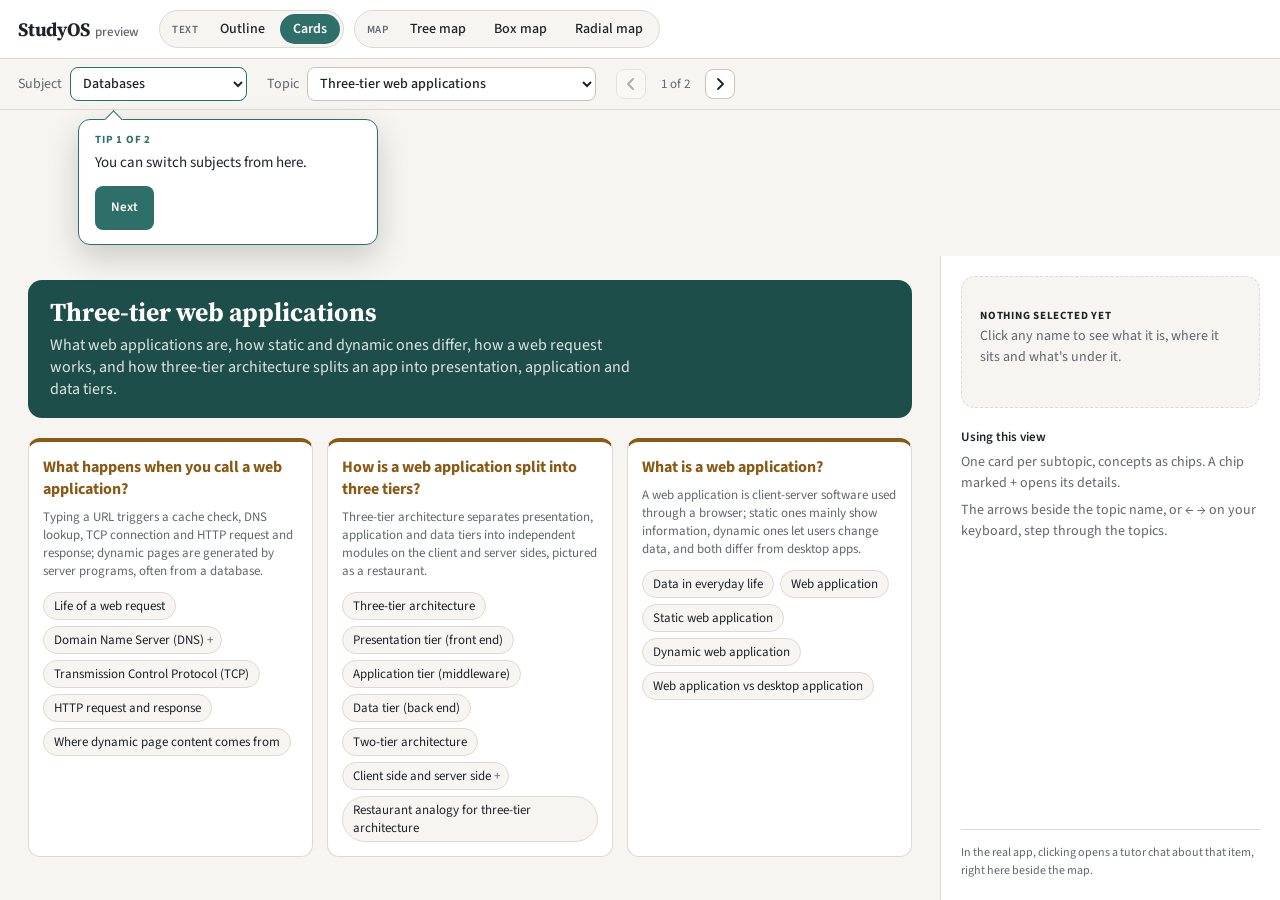
==== cards.html @ 16759dec "Phones: compact header, icon map toolbar with full screen, smoother Tree map dragging" ====
<!doctype html>
<html lang="en">
<head>
<meta charset="utf-8">
<meta name="viewport" content="width=device-width, initial-scale=1">
<link rel="icon" href="data:image/svg+xml,%3Csvg xmlns=%27http://www.w3.org/2000/svg%27 viewBox=%270 0 16 16%27%3E%3Crect width=%2716%27 height=%2716%27 rx=%274%27 fill=%27%232f6f6a%27/%3E%3C/svg%3E">
<title>Card map</title>
<link rel="stylesheet" href="common.css?v=202610270013">
<style>
  .map { padding: 24px 28px 60px; }
  .topic { border-radius: 14px; background: var(--topic); color: var(--topic-ink); padding: 18px 22px; margin-bottom: 20px; cursor: pointer; }
  @media (prefers-color-scheme: dark) { .topic { color: #10201f; } }
  .topic h1 { margin: 0 0 6px; font-family: var(--display); font-size: 26px; line-height: 1.15; }
  .topic p { margin: 0; opacity: 0.85; max-width: 75ch; }
  .grid { display: grid; grid-template-columns: repeat(auto-fill, minmax(min(250px, 100%), 1fr)); gap: 14px; }
  .card { background: var(--panel); border: 1px solid var(--line); border-top: 4px solid var(--sub); border-radius: 12px; padding: 14px; display: flex; flex-direction: column; gap: 8px; }
  .card h2 { margin: 0; font-size: 16px; color: var(--sub); cursor: pointer; }
  .card .line { margin: 0; color: var(--muted); font-size: 13px; }
  .chips { display: flex; flex-wrap: wrap; gap: 6px; margin-top: 4px; }
  .chip { border: 1px solid var(--line); background: var(--bg); border-radius: 999px; padding: 4px 10px; font-size: 13px; cursor: pointer; color: var(--ink); font: inherit; font-size: 13px; text-align: left; }
  .chip:hover { border-color: var(--accent); }
  .chip.has { padding-right: 8px; }
  .chip.has::after { content: " +" ; color: var(--muted); }
  .chip.open { background: var(--accent-soft); border-color: var(--accent); }
  .chip.open::after { content: " −"; }
  .details { display: none; width: 100%; border-left: 2px solid var(--detail); padding: 4px 0 4px 10px; margin: 2px 0 4px; }
  .details.show { display: block; }
  .details button { display: block; background: none; border: 0; color: var(--detail); font: inherit; font-size: 13px; padding: 2px 0; cursor: pointer; text-align: left; }
</style>
</head>
<body>
<div class="layout">
  <main class="map" id="map"></main>
  <aside class="chat"></aside>
</div>
<script src="data.js?v=202610270013"></script>
<script src="common.js?v=202610270013"></script>
<script>
  MapPage.header("Cards");
  const t = MapPage.topic();
  const map = document.getElementById("map");
  const head = document.createElement("div");
  head.className = "topic";
  head.innerHTML = '<h1><button class="node-title"></button></h1><p></p>';
  head.querySelector("h1 button").textContent = t.name;
  head.querySelector("p").textContent = t.line || "";
  head.onclick = () => MapPage.ask(t);
  map.append(head);
  const grid = document.createElement("div");
  grid.className = "grid";
  for (const s of t.children) {
    const card = document.createElement("section");
    card.className = "card";
    const h = document.createElement("h2");
    const title = document.createElement("button");
    title.className = "node-title";
    title.textContent = s.name;
    h.append(title);
    h.onclick = () => MapPage.ask(s);
    card.append(h);
    if (s.line) {
      const p = document.createElement("p");
      p.className = "line";
      p.textContent = s.line;
      card.append(p);
    }
    const chips = document.createElement("div");
    chips.className = "chips";
    for (const c of s.children) {
      const chip = document.createElement("button");
      chip.className = "chip" + (c.children.length ? " has" : "");
      chip.textContent = c.name;
      chips.append(chip);
      let box = null;
      if (c.children.length) {
        box = document.createElement("div");
        box.className = "details";
        box.id = "details-" + c.id;
        chip.setAttribute("aria-controls", box.id);
        chip.setAttribute("aria-expanded", "false");
        for (const d of c.children) {
          const b = document.createElement("button");
          b.textContent = "· " + d.name;
          b.onclick = () => MapPage.ask(d);
          box.append(b);
        }
        chips.append(box);
      }
      chip.onclick = (e) => {
        if (box) {
          chip.classList.toggle("open");
          box.classList.toggle("show");
          chip.setAttribute("aria-expanded", String(chip.classList.contains("open")));
        }
        MapPage.ask(c);
      };
    }
    card.append(chips);
    grid.append(card);
  }
  map.append(grid);
</script>
</body>
</html>
---- common.css ----
@import url("https://fonts.googleapis.com/css2?family=Source+Sans+3:wght@400;500;600;700&family=Source+Serif+4:opsz,wght@8..60,600;8..60,700&display=swap");

:root {
  --bg: #f6f5f1;
  --panel: #ffffff;
  --ink: #1f2328;
  --muted: #62676e;
  --line: #dedad2;
  --line-strong: #c9c4b9;
  --accent: #2f6f6a;
  --accent-ink: #ffffff;
  --accent-soft: #e3efed;
  --topic: #1d4e4a;
  --topic-ink: #ffffff;
  --sub: #8a5a14;
  --sub-soft: #f6ecd9;
  --detail: #5b4f8a;
  --shadow: 0 1px 2px rgba(31, 35, 40, 0.05), 0 8px 24px rgba(31, 35, 40, 0.06);
  --radius: 14px;
  --ui: "Source Sans 3", system-ui, -apple-system, "Segoe UI", sans-serif;
  --display: "Source Serif 4", Georgia, "Times New Roman", serif;
  font-family: var(--ui);
  color-scheme: light;
}
@media (prefers-color-scheme: dark) {
  :root {
    --bg: #16181b;
    --panel: #1f2226;
    --ink: #e9e7e2;
    --muted: #a0a5ab;
    --line: #33383f;
    --line-strong: #474d55;
    --accent: #7cc4bb;
    --accent-ink: #0f1f1d;
    --accent-soft: #1f3533;
    --topic: #8fd0c8;
    --topic-ink: #10201f;
    --sub: #e0b46a;
    --sub-soft: #3a3020;
    --detail: #b9adec;
    --shadow: 0 1px 2px rgba(0, 0, 0, 0.3), 0 8px 24px rgba(0, 0, 0, 0.25);
    color-scheme: dark;
  }
}
* { box-sizing: border-box; }
body { margin: 0; background: var(--bg); color: var(--ink); height: 100vh; height: 100dvh; display: flex; flex-direction: column; -webkit-font-smoothing: antialiased; }
::selection { background: var(--accent-soft); color: var(--ink); }
:focus-visible { outline: 2px solid var(--accent); outline-offset: 2px; border-radius: 6px; }
* { scrollbar-width: thin; scrollbar-color: var(--line-strong) transparent; }
button { font: inherit; color: inherit; }

/* Icons and small controls */
.icon svg, .twist svg { width: 16px; height: 16px; fill: none; stroke: currentColor; stroke-width: 1.8; stroke-linecap: round; stroke-linejoin: round; }
.tools { position: absolute; top: 12px; left: 12px; display: flex; gap: 2px; z-index: 2; background: var(--panel); border-radius: 10px; padding: 4px; box-shadow: var(--shadow); }
.tools button { font-size: 13px; font-weight: 500; padding: 5px 10px; border-radius: 7px; border: 0; background: none; color: var(--ink); cursor: pointer; transition: background-color 0.15s; }
.tools button:hover { background: var(--accent-soft); }
.tools button:active { background: var(--line); }

/* Header */
.bar { border-bottom: 1px solid var(--line); background: var(--panel); font-size: 14px; position: relative; z-index: 3; }
.bar .row1, .bar .row2 { display: flex; gap: 10px 20px; align-items: center; flex-wrap: wrap; padding: 10px 18px; }
.bar .row2 { border-top: 1px solid var(--line); padding-top: 8px; padding-bottom: 8px; background: var(--bg); }
.brand { font-family: var(--display); font-weight: 700; font-size: 19px; color: var(--ink); text-decoration: none; letter-spacing: -0.01em; }
.brand span { font-family: var(--ui); font-weight: 500; font-size: 13px; color: var(--muted); margin-left: 2px; }
.brand:hover span { color: var(--accent); }
.tabs { display: flex; gap: 10px; flex-wrap: wrap; }
.group { display: inline-flex; align-items: center; gap: 2px; background: var(--bg); border: 1px solid var(--line); border-radius: 999px; padding: 3px; }
.glabel { font-size: 11px; font-weight: 600; text-transform: uppercase; letter-spacing: 0.06em; color: var(--muted); padding: 0 6px 0 9px; }
.tab { text-decoration: none; color: var(--ink); padding: 5px 13px; border-radius: 999px; white-space: nowrap; font-weight: 500; transition: background-color 0.15s, color 0.15s; }
.tab:hover { background: var(--accent-soft); }
.tab.on { background: var(--accent); color: var(--accent-ink); font-weight: 600; }
.tab .short { display: none; }
.pick { color: var(--muted); display: inline-flex; gap: 8px; align-items: center; min-width: 0; }
.pick select { font: inherit; font-weight: 500; color: var(--ink); background: var(--panel); border: 1px solid var(--line-strong); border-radius: 8px; padding: 5px 8px; max-width: 320px; min-width: 0; cursor: pointer; }
.pick select:hover { border-color: var(--accent); }
.step { display: inline-flex; gap: 6px; align-items: center; color: var(--muted); font-variant-numeric: tabular-nums; }
.step .count { min-width: 3.6em; text-align: center; font-size: 13px; }
button.icon { display: inline-grid; place-items: center; width: 30px; height: 30px; border-radius: 8px; border: 1px solid var(--line-strong); background: var(--panel); color: var(--ink); cursor: pointer; padding: 0; transition: background-color 0.15s, border-color 0.15s; }
button.icon:hover:not(:disabled) { border-color: var(--accent); background: var(--accent-soft); }
button.icon:disabled { opacity: 0.35; cursor: default; }

/* Body */
.layout { flex: 1; display: grid; grid-template-columns: minmax(0, 1fr) 340px; min-height: 0; }
.map { overflow: auto; min-width: 0; position: relative; }
.panel { border-left: 1px solid var(--line); background: var(--panel); padding: 20px; display: flex; flex-direction: column; gap: 20px; font-size: 14px; overflow: auto; }
#status { flex: none; position: relative; background: var(--bg); border: 1px solid var(--line); border-radius: var(--radius); padding: 16px 18px; min-height: 132px; }
#status p { margin: 0 0 8px; line-height: 1.5; }
#status h2 { margin: 2px 0 8px; font-family: var(--display); font-size: 21px; line-height: 1.2; text-wrap: balance; padding-right: 20px; }
#status.empty { color: var(--muted); border-style: dashed; display: flex; flex-direction: column; justify-content: center; }
#status.empty .kind { color: var(--ink); }
#status .kind { font-size: 11px; text-transform: uppercase; letter-spacing: 0.07em; font-weight: 700; color: var(--muted); margin-bottom: 2px; }
#status .k-topic { color: var(--topic); }
#status .k-subtopic { color: var(--sub); }
#status .k-concept { color: var(--accent); }
#status .k-detail { color: var(--detail); }
#status .path { display: flex; flex-wrap: wrap; gap: 2px 6px; font-size: 12px; color: var(--muted); margin-bottom: 10px; }
#status .path button { background: none; border: 0; padding: 0; color: var(--muted); cursor: pointer; text-align: left; text-decoration: underline; text-decoration-color: var(--line-strong); text-underline-offset: 3px; }
#status .path button:hover { color: var(--accent); text-decoration-color: currentColor; }
#status .line { color: var(--ink); }
#status .inside { font-size: 12px; font-weight: 600; color: var(--muted); margin: 14px 0 6px; }
#status .kids { list-style: none; margin: 0; padding: 0; display: flex; flex-wrap: wrap; gap: 6px; }
#status .kids button { background: var(--panel); border: 1px solid var(--line); border-radius: 999px; padding: 3px 10px; font-size: 13px; cursor: pointer; text-align: left; }
#status .kids button:hover { border-color: var(--accent); background: var(--accent-soft); }
#status .close { position: absolute; top: 10px; right: 10px; width: 28px; height: 28px; border: 0; background: none; display: none; }
#status.flash { animation: flash 0.7s cubic-bezier(0.16, 1, 0.3, 1); }
@keyframes flash { from { box-shadow: 0 0 0 4px var(--accent-soft); border-color: var(--accent); } to { box-shadow: 0 0 0 4px transparent; } }
#status h2:focus { outline: none; }
#status .soon { margin: 4px 0 4px; padding: 12px 14px; border-radius: 10px; background: var(--accent-soft); }
#status .soon p { margin: 0; color: var(--ink); }
#status .soon .soon-h { font-size: 11px; text-transform: uppercase; letter-spacing: 0.07em; font-weight: 700; color: var(--accent); margin-bottom: 4px; }
#status .ask-tutor { display: flex; align-items: center; gap: 10px; flex-wrap: wrap; margin: 16px 0 0; }
#status .fake-btn { display: inline-flex; align-items: center; padding: 7px 14px; border-radius: 8px; border: 1px dashed var(--accent); color: var(--accent); font-weight: 600; font-size: 13px; cursor: default; }
#status .soon-note { font-size: 12px; color: var(--muted); }
.panel.has-selection .howto, .panel.has-selection .aside { display: none; }
.howto h3 { margin: 0 0 6px; font-size: 13px; font-weight: 600; }
.howto p { margin: 0 0 6px; color: var(--muted); line-height: 1.5; }
.panel .aside { margin: auto 0 0; font-size: 12px; line-height: 1.5; color: var(--muted); border-top: 1px solid var(--line); padding-top: 14px; }

@media (prefers-reduced-motion: reduce) { * { animation: none !important; transition: none !important; } }

@media (max-width: 860px) {
  .layout { grid-template-columns: 1fr; }
  .bar .row1, .bar .row2 { padding: 8px 12px; gap: 8px 10px; }
  .tabs { gap: 6px; }
  .glabel { display: none; }
  .tab { padding: 5px 11px; }
  .tab .long { display: none; }
  .tab .short { display: inline; }
  .pick > span { position: absolute; width: 1px; height: 1px; overflow: hidden; clip: rect(0 0 0 0); }
  .pick { flex: 1 1 140px; }
  .pick select { max-width: none; width: 100%; }
  .step .count { display: none; }
  .panel { position: fixed; left: 10px; right: 10px; bottom: 10px; max-height: 46vh; border: 1px solid var(--line); border-radius: 16px; box-shadow: 0 12px 40px rgba(0, 0, 0, 0.22); padding: 10px; z-index: 5; display: none; }
  .panel .howto, .panel .aside { display: none; }
  #status { border: 0; min-height: 0; }
  #status .close { display: grid; }
  body.picked .panel { display: flex; animation: rise 0.35s cubic-bezier(0.16, 1, 0.3, 1); }
  @keyframes rise { from { transform: translateY(16px); opacity: 0; } }
}
@media (max-width: 520px) {
  .brand span { display: none; }
}

/* Keep existing controls readable and reachable at narrow sizes and with long labels. */
.bar { flex-shrink: 0; }
.map, .panel { min-height: 0; }
#status, .panel .kids button { overflow-wrap: anywhere; }
.panel .kids button { max-width: 100%; }
[role="button"] { cursor: pointer; }
@media (pointer: coarse) {
  .tools button, .tab, .pick select, button.icon, #status .close { min-height: 44px; }
  button.icon, #status .close { min-width: 44px; }
  #status .path button, #status .kids button { min-height: 44px; }
}
@media (max-width: 860px) {
  .panel { max-height: 46dvh; padding-bottom: max(10px, env(safe-area-inset-bottom)); }
}

.tools .zoom { display: inline-grid; place-items: center; min-width: 30px; }
.tools .zoom svg { width: 16px; height: 16px; fill: none; stroke: currentColor; stroke-width: 1.8; stroke-linecap: round; }

.node-title { font: inherit; line-height: inherit; color: inherit; background: none; border: 0; padding: 0; text-align: inherit; cursor: pointer; }
/* WebKit can count the native select's hidden text as label overflow on phones. */
@media (max-width: 860px) {
  .pick { overflow: clip; overflow-clip-margin: 4px; }
}

/* First-visit hint pointing at the subject picker, then the topic picker */
.coach { position: absolute; top: calc(100% + 10px); left: 18px; z-index: 6; width: min(300px, calc(100vw - 24px)); background: var(--panel); border: 1px solid var(--accent); border-radius: 12px; padding: 12px 16px 14px; box-shadow: 0 12px 32px rgba(0, 0, 0, 0.18); font-size: 15px; line-height: 1.45; transition: left 0.45s cubic-bezier(0.16, 1, 0.3, 1); animation: coach-in 0.5s cubic-bezier(0.16, 1, 0.3, 1) 0.5s both; }
.coach::before { content: ""; position: absolute; top: -7px; left: var(--arrow, 28px); width: 12px; height: 12px; background: var(--panel); border-left: 1px solid var(--accent); border-top: 1px solid var(--accent); transform: rotate(45deg); transition: left 0.45s cubic-bezier(0.16, 1, 0.3, 1); }
.coach p { margin: 0 0 12px; color: var(--ink); }
.coach .coach-step { font-size: 11px; text-transform: uppercase; letter-spacing: 0.07em; font-weight: 700; color: var(--accent); margin-bottom: 4px; }
.coach-ok { background: var(--accent); color: var(--accent-ink); border: 0; border-radius: 8px; padding: 6px 16px; font-weight: 600; font-size: 13px; cursor: pointer; }
.coach-ok:hover { filter: brightness(1.08); }
.coach.leaving { animation: coach-out 0.25s ease-in forwards; }
.coach-target:not(:disabled) { border-color: var(--accent) !important; animation: coach-glow 1.6s ease-out 0.4s 3; }
@keyframes coach-in { from { opacity: 0; transform: translateY(-8px); } }
@keyframes coach-out { to { opacity: 0; transform: translateY(-6px); } }
@keyframes coach-glow { 0% { box-shadow: 0 0 0 0 var(--accent); } 70%, 100% { box-shadow: 0 0 0 7px transparent; } }

/* Reserve space so the temporary hint never blocks the map's toolbar. */
.bar.coaching { margin-bottom: calc(var(--coach-height, 160px) + 20px); }
.coach-ok { min-width: 44px; min-height: 44px; }
@media (prefers-reduced-motion: reduce) {
  .coach, .coach::before, .coach-target { animation: none !important; transition: none !important; }
}

/* Fire accents for The Book of Five Rings (front-page row and the subject picker) */
.flame { width: 20px; height: 26px; flex: none; transform-origin: 50% 100%; animation: flicker 1.6s ease-in-out infinite; }
.flame .outer { fill: #f0702a; }
.flame .inner { fill: #ffd25a; animation: flicker-in 1.1s ease-in-out infinite; transform-origin: 50% 100%; }
@keyframes flicker { 0%, 100% { transform: scale(1, 1) skewX(0deg); } 25% { transform: scale(0.96, 1.06) skewX(-2deg); } 50% { transform: scale(1.03, 0.97) skewX(1.5deg); } 75% { transform: scale(0.98, 1.04) skewX(-1deg); } }
@keyframes flicker-in { 0%, 100% { transform: scale(1); opacity: 1; } 40% { transform: scale(0.9, 1.12); opacity: 0.85; } 70% { transform: scale(1.05, 0.94); opacity: 1; } }
.pick select option { color: var(--ink); background: var(--panel); font-weight: 400; }
.pick.fire select { --c1: #9a7847; --c2: #2f7f8a; --c3: #c4541a; --c4: #66707a; --c5: #4b3f9e; font-weight: 600; animation: elements 10s ease-in-out infinite; }
@media (prefers-color-scheme: dark) { .pick.fire select { --c1: #d9a35c; --c2: #4cc3d4; --c3: #ff8a2a; --c4: #c9d3de; --c5: #9d8fff; } }
@keyframes elements {
  0%, 100% { color: var(--c1); border-color: var(--c1); box-shadow: 0 0 0 3px color-mix(in srgb, var(--c1) 22%, transparent), 0 0 14px color-mix(in srgb, var(--c1) 40%, transparent); }
  20% { color: var(--c2); border-color: var(--c2); box-shadow: 0 0 0 3px color-mix(in srgb, var(--c2) 22%, transparent), 0 0 14px color-mix(in srgb, var(--c2) 40%, transparent); }
  40% { color: var(--c3); border-color: var(--c3); box-shadow: 0 0 0 3px color-mix(in srgb, var(--c3) 22%, transparent), 0 0 14px color-mix(in srgb, var(--c3) 40%, transparent); }
  60% { color: var(--c4); border-color: var(--c4); box-shadow: 0 0 0 3px color-mix(in srgb, var(--c4) 22%, transparent), 0 0 14px color-mix(in srgb, var(--c4) 40%, transparent); }
  80% { color: var(--c5); border-color: var(--c5); box-shadow: 0 0 0 3px color-mix(in srgb, var(--c5) 22%, transparent), 0 0 14px color-mix(in srgb, var(--c5) 40%, transparent); }
}
@media (prefers-reduced-motion: reduce) { .flame, .flame .inner, .pick.fire select { animation: none !important; color: var(--ink); } }

/* Five Rings emblem: chapter order Earth, Water, Fire, Wind, Void. Each element glows in its own colour and rhythm. */
.ring { --earth: #9a7847; --water: #428c98; --wind: #8e98a3; --fire: #f07426; --fire-tip: #ffba52; --void: #252338;
  --earth-glow: #d9a35c; --water-glow: #4cc3d4; --wind-glow: #c9d3de; --fire-glow: #ff8a2a; --void-glow: #8b7bff;
  width: 24px; height: 24px; flex: none; overflow: visible; }
@media (prefers-color-scheme: dark) { .ring { --wind: #b2b9c1; --void: #4a4373; } }
.ring .el-earth { fill: var(--earth); } .ring .el-water { fill: var(--water); } .ring .el-wind { fill: var(--wind); }
.ring .el-void { fill: var(--void); } .ring .el-fire { fill: var(--fire); } .ring .fire-core { fill: var(--fire-tip); }
.ring .glow-earth { fill: var(--earth-glow); } .ring .glow-water { fill: var(--water-glow); } .ring .glow-wind { fill: var(--wind-glow); }
.ring .glow-fire { fill: var(--fire-glow); } .ring .glow-void { fill: var(--void-glow); }
.ring .glow, .ring .glow-wrap, .ring .fire-core { transform-box: view-box; transform-origin: 50px 50px; }
/* Modes, all at once: Earth rumbles slowly, Water flows, Wind sways quickly, Fire flickers, Void breathes. */
.ring .glow-earth { animation: g-earth 5s ease-in-out infinite; }
.ring .glow-water { animation: g-water 3.2s ease-in-out infinite; }
.ring .glow-wind { animation: g-wind 1.9s ease-in-out infinite; }
.ring .glow-fire { animation: g-fire 1.3s ease-in-out infinite; }
.ring .glow-void { animation: g-void 4.4s ease-in-out infinite; }
.ring .fire-core { animation: core 1.6s ease-in-out infinite; }
@keyframes g-earth { 0%, 100% { opacity: 0.25; } 50% { opacity: 0.6; } }
@keyframes g-water { 0%, 100% { opacity: 0.3; transform: rotate(-3deg); } 50% { opacity: 0.75; transform: rotate(3deg); } }
@keyframes g-wind { 0%, 100% { opacity: 0.2; transform: rotate(4deg); } 50% { opacity: 0.6; transform: rotate(-4deg); } }
@keyframes g-fire { 0%, 100% { opacity: 0.5; } 30% { opacity: 0.9; } 55% { opacity: 0.4; } 80% { opacity: 0.85; } }
@keyframes g-void { 0%, 100% { opacity: 0.2; transform: scale(0.98); } 50% { opacity: 0.85; transform: scale(1.04); } }
@keyframes core { 0%, 100% { transform: rotate(0deg) scale(1); opacity: 1; } 35% { transform: rotate(-2.5deg) scale(1.02); opacity: 0.75; } 70% { transform: rotate(2deg) scale(0.99); opacity: 1; } }
/* Front page: the chapters also swell in turn, each in its own colour. */
.ring-full .glow-wrap { animation: chapter 10s ease-in-out infinite; }
.ring-full .gw-water { animation-delay: 2s; } .ring-full .gw-fire { animation-delay: 4s; } .ring-full .gw-wind { animation-delay: 6s; } .ring-full .gw-void { animation-delay: 8s; }
@keyframes chapter { 0%, 22%, 100% { transform: scale(1); filter: none; } 9% { transform: scale(1.06); filter: brightness(1.5); } }
.pick .ring { width: 22px; height: 22px; }
@media (prefers-reduced-motion: reduce) { .ring .glow, .ring .glow-wrap, .ring .fire-core { animation: none !important; } .ring .glow { opacity: 0.35; } }

/* Customisable subject menu where supported (newer Chrome): a styled list with the Five Rings ring and colours. */
@supports (appearance: base-select) {
  #pick-subject, #pick-subject::picker(select) { appearance: base-select; }
  #pick-subject { display: inline-flex; align-items: center; gap: 6px; padding: 5px 10px; }
  #pick-subject::picker(select) { background: var(--panel); color: var(--ink); border: 1px solid var(--line-strong); border-radius: 12px; padding: 6px; margin-top: 4px; box-shadow: var(--shadow); }
  #pick-subject option { display: flex; align-items: center; gap: 10px; padding: 9px 12px; border-radius: 8px; color: var(--ink); background: none; font-weight: 500; }
  #pick-subject option:hover, #pick-subject option:focus-visible { background: var(--accent-soft); outline: none; }
  #pick-subject option::checkmark { display: none; }
  #pick-subject option[hidden] { display: none; }
  #pick-subject::picker-icon { content: ""; width: 12px; height: 12px; margin-left: 4px; background: currentColor; transition: transform 0.2s;
    mask: url("data:image/svg+xml,%3Csvg xmlns='http://www.w3.org/2000/svg' viewBox='0 0 16 16'%3E%3Cpath d='m4 6 4 4 4-4' fill='none' stroke='black' stroke-width='2' stroke-linecap='round' stroke-linejoin='round'/%3E%3C/svg%3E") center / contain no-repeat; }
  #pick-subject:open::picker-icon { transform: rotate(180deg); }
  #pick-subject option.five .ring { width: 22px; height: 22px; }
  #pick-subject option.five .five-label { --c1: #9a7847; --c2: #2f7f8a; --c3: #c4541a; --c4: #66707a; --c5: #4b3f9e; font-weight: 600; animation: five-name 10s ease-in-out infinite; }
  @media (prefers-color-scheme: dark) { #pick-subject option.five .five-label { --c1: #d9a35c; --c2: #4cc3d4; --c3: #ff8a2a; --c4: #c9d3de; --c5: #9d8fff; } }
  @keyframes five-name { 0%, 100% { color: var(--c1); } 20% { color: var(--c2); } 40% { color: var(--c3); } 60% { color: var(--c4); } 80% { color: var(--c5); } }
  /* The closed menu already has the ring beside it, so it shows only the name. */
  #pick-subject selectedcontent .ring, #pick-subject > button .ring { display: none; }
  @media (prefers-reduced-motion: reduce) { #pick-subject option.five .five-label { animation: none; color: var(--ink); } }
}

/* Map toolbar: icon buttons (full screen, recenter, zoom) */
.tools .tool, .tools button.zoom { display: inline-grid; place-items: center; width: 36px; height: 36px; padding: 0; }
.tools .tool svg, .tools button.zoom svg { width: 18px; height: 18px; fill: none; stroke: currentColor; stroke-width: 1.6; stroke-linecap: round; stroke-linejoin: round; }
/* Full-screen map: header and side panel step aside; the selected-item panel floats over the map. */
body.full-map .bar { display: none; }
body.full-map .layout { grid-template-columns: 1fr; }
body.full-map .panel { position: fixed; right: 12px; bottom: 12px; left: auto; width: min(360px, calc(100vw - 24px)); max-height: 46vh; border: 1px solid var(--line); border-radius: 16px; box-shadow: 0 12px 40px rgba(0, 0, 0, 0.25); z-index: 5; display: none; }
body.full-map.picked .panel { display: flex; }
body.full-map .panel .howto, body.full-map .panel .aside { display: none; }
body.full-map #status .close { display: grid; }

/* Phones: one compact header row for views, one for subject/topic/arrows */
@media (max-width: 860px) {
  .bar .row1 { flex-wrap: nowrap; gap: 10px; overflow-x: auto; scrollbar-width: none; padding: 6px 10px; }
  .bar .row1::-webkit-scrollbar { display: none; }
  .brand { font-size: 16px; flex: none; }
  .tabs { flex-wrap: nowrap; width: auto; }
  .group { flex: none; }
  .tab { padding: 4px 10px; font-size: 13px; }
  .bar .row2 { flex-wrap: nowrap; gap: 6px; padding: 6px 10px; }
  .pick { flex: 1 1 0; min-width: 0; gap: 0; }
  .pick .ring { display: none; }
  .pick select, #pick-subject { width: 100%; min-width: 0; white-space: nowrap; overflow: hidden; text-overflow: ellipsis; font-size: 14px; padding: 6px 8px; }
  .step { gap: 4px; flex: none; }
  .step button.icon { width: 36px; height: 36px; }
  .tools { top: 8px; left: 8px; }
  #mm, #jm { inset: 52px 0 0 0 !important; }
}
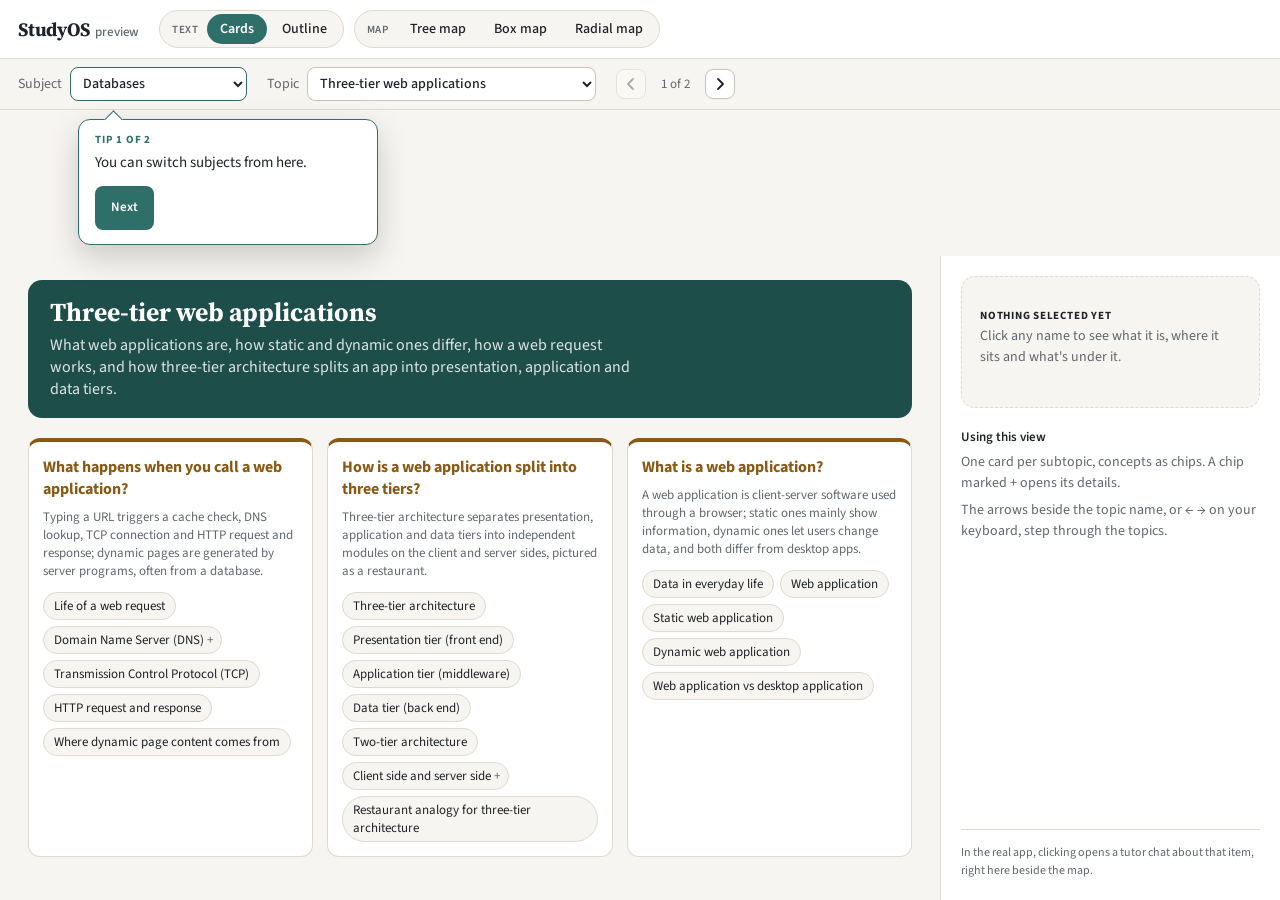
==== commit f0f8b813: "Glowing step 2; subject titles open the outline; Cards before Outline" ====
--- a/cards.html
+++ b/cards.html
@@ -5,7 +5,7 @@
 <meta name="viewport" content="width=device-width, initial-scale=1">
 <link rel="icon" href="data:image/svg+xml,%3Csvg xmlns=%27http://www.w3.org/2000/svg%27 viewBox=%270 0 16 16%27%3E%3Crect width=%2716%27 height=%2716%27 rx=%274%27 fill=%27%232f6f6a%27/%3E%3C/svg%3E">
 <title>Card map</title>
-<link rel="stylesheet" href="common.css?v=202610270013">
+<link rel="stylesheet" href="common.css?v=202610270027">
 <style>
   .map { padding: 24px 28px 60px; }
   .topic { border-radius: 14px; background: var(--topic); color: var(--topic-ink); padding: 18px 22px; margin-bottom: 20px; cursor: pointer; }
@@ -33,8 +33,8 @@
   <main class="map" id="map"></main>
   <aside class="chat"></aside>
 </div>
-<script src="data.js?v=202610270013"></script>
-<script src="common.js?v=202610270013"></script>
+<script src="data.js?v=202610270027"></script>
+<script src="common.js?v=202610270027"></script>
 <script>
   MapPage.header("Cards");
   const t = MapPage.topic();
--- a/common.css
+++ b/common.css
@@ -246,6 +246,8 @@
     mask: url("data:image/svg+xml,%3Csvg xmlns='http://www.w3.org/2000/svg' viewBox='0 0 16 16'%3E%3Cpath d='m4 6 4 4 4-4' fill='none' stroke='black' stroke-width='2' stroke-linecap='round' stroke-linejoin='round'/%3E%3C/svg%3E") center / contain no-repeat; }
   #pick-subject:open::picker-icon { transform: rotate(180deg); }
   #pick-subject option.five .ring { width: 22px; height: 22px; }
+  #pick-subject > button { display: flex; align-items: center; flex: 1; min-width: 0; padding: 0; border: 0; background: none; color: inherit; font: inherit; }
+  #pick-subject selectedcontent { display: block; flex: 1; min-width: 0; overflow: hidden; text-overflow: ellipsis; white-space: nowrap; text-align: left; }
   #pick-subject option.five .five-label { --c1: #9a7847; --c2: #2f7f8a; --c3: #c4541a; --c4: #66707a; --c5: #4b3f9e; font-weight: 600; animation: five-name 10s ease-in-out infinite; }
   @media (prefers-color-scheme: dark) { #pick-subject option.five .five-label { --c1: #d9a35c; --c2: #4cc3d4; --c3: #ff8a2a; --c4: #c9d3de; --c5: #9d8fff; } }
   @keyframes five-name { 0%, 100% { color: var(--c1); } 20% { color: var(--c2); } 40% { color: var(--c3); } 60% { color: var(--c4); } 80% { color: var(--c5); } }
@@ -267,18 +269,29 @@
 
 /* Phones: one compact header row for views, one for subject/topic/arrows */
 @media (max-width: 860px) {
-  .bar .row1 { flex-wrap: nowrap; gap: 10px; overflow-x: auto; scrollbar-width: none; padding: 6px 10px; }
-  .bar .row1::-webkit-scrollbar { display: none; }
-  .brand { font-size: 16px; flex: none; }
-  .tabs { flex-wrap: nowrap; width: auto; }
-  .group { flex: none; }
-  .tab { padding: 4px 10px; font-size: 13px; }
-  .bar .row2 { flex-wrap: nowrap; gap: 6px; padding: 6px 10px; }
-  .pick { flex: 1 1 0; min-width: 0; gap: 0; }
+  /* Views: a home icon plus one segmented bar of five equal tabs (a thin divider between text and map views). */
+  .bar .row1 { flex-wrap: nowrap; gap: 8px; padding: 8px 10px; }
+  .brand { flex: none; display: inline-grid; place-items: center; width: 40px; height: 40px; border-radius: 10px; font-size: 0; color: var(--ink); }
+  .brand::before { content: ""; width: 20px; height: 20px; background: currentColor;
+    mask: url("data:image/svg+xml,%3Csvg xmlns='http://www.w3.org/2000/svg' viewBox='0 0 24 24'%3E%3Cpath d='M3 11 12 4l9 7M5.5 9.5V20h5v-5.5h3V20h5V9.5' fill='none' stroke='black' stroke-width='1.9' stroke-linecap='round' stroke-linejoin='round'/%3E%3C/svg%3E") center / contain no-repeat; }
+  .brand:hover::before { background: var(--accent); }
+  .brand span { display: none; }
+  .tabs { flex: 1; display: flex; flex-wrap: nowrap; gap: 2px; min-width: 0; width: auto; background: var(--bg); border: 1px solid var(--line); border-radius: 12px; padding: 3px; }
+  .group { display: contents; }
+  .tab { flex: 1; text-align: center; padding: 8px 0; font-size: 13.5px; min-width: 0; border-radius: 9px; }
+  .group:first-child .tab:last-child { margin-right: 7px; position: relative; }
+  .group:first-child .tab:last-child::after { content: ""; position: absolute; right: -5px; top: 22%; bottom: 22%; width: 1px; background: var(--line-strong); }
+  /* Subject on its own line; the topic picker sits between the previous/next arrows on the next. */
+  .bar .row2 { display: grid; grid-template-columns: 40px minmax(0, 1fr) 40px; grid-template-areas: "subject subject subject" "prev topic next"; gap: 8px; padding: 8px 10px 10px; }
+  .row2 .pick:first-child { grid-area: subject; }
+  .row2 .pick.grow { grid-area: topic; }
+  .row2 .step { display: contents; }
+  .row2 #prev { grid-area: prev; } .row2 #next { grid-area: next; }
+  .step button.icon { width: 40px; height: 40px; }
+  .pick { min-width: 0; gap: 0; }
   .pick .ring { display: none; }
-  .pick select, #pick-subject { width: 100%; min-width: 0; white-space: nowrap; overflow: hidden; text-overflow: ellipsis; font-size: 14px; padding: 6px 8px; }
-  .step { gap: 4px; flex: none; }
-  .step button.icon { width: 36px; height: 36px; }
+  .pick select { width: 100%; min-width: 0; height: 40px; white-space: nowrap; overflow: hidden; text-overflow: ellipsis; font-size: 15px; padding: 6px 10px; }
+  #pick-subject { overflow: visible; }
   .tools { top: 8px; left: 8px; }
   #mm, #jm { inset: 52px 0 0 0 !important; }
 }
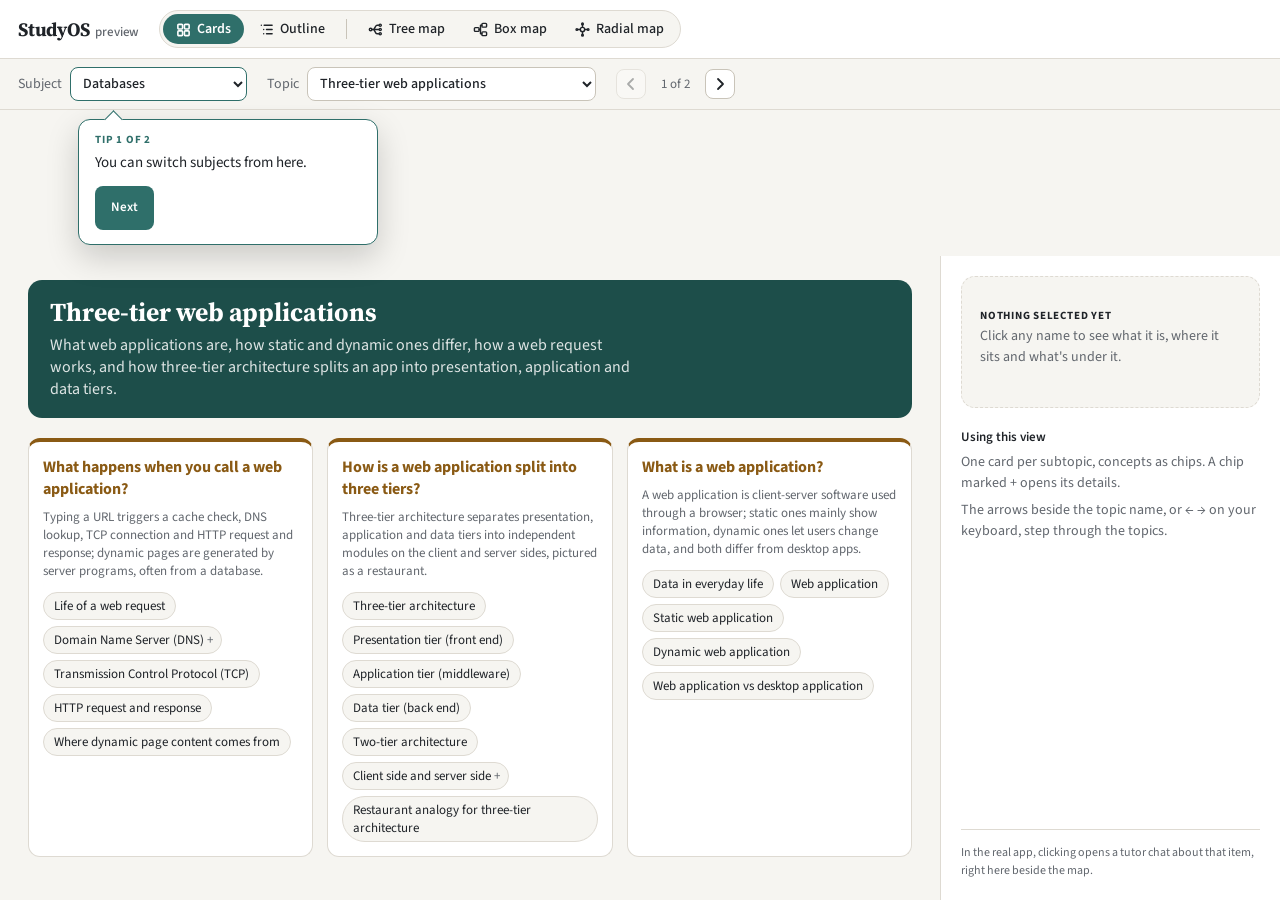
==== commit 1769dcb4: "View bar with a picture per view; Subject and Topic labels on phones" ====
--- a/cards.html
+++ b/cards.html
@@ -5,7 +5,7 @@
 <meta name="viewport" content="width=device-width, initial-scale=1">
 <link rel="icon" href="data:image/svg+xml,%3Csvg xmlns=%27http://www.w3.org/2000/svg%27 viewBox=%270 0 16 16%27%3E%3Crect width=%2716%27 height=%2716%27 rx=%274%27 fill=%27%232f6f6a%27/%3E%3C/svg%3E">
 <title>Card map</title>
-<link rel="stylesheet" href="common.css?v=202610270027">
+<link rel="stylesheet" href="common.css?v=202610270049">
 <style>
   .map { padding: 24px 28px 60px; }
   .topic { border-radius: 14px; background: var(--topic); color: var(--topic-ink); padding: 18px 22px; margin-bottom: 20px; cursor: pointer; }
@@ -33,8 +33,8 @@
   <main class="map" id="map"></main>
   <aside class="chat"></aside>
 </div>
-<script src="data.js?v=202610270027"></script>
-<script src="common.js?v=202610270027"></script>
+<script src="data.js?v=202610270049"></script>
+<script src="common.js?v=202610270049"></script>
 <script>
   MapPage.header("Cards");
   const t = MapPage.topic();
--- a/common.css
+++ b/common.css
@@ -277,10 +277,9 @@
   .brand:hover::before { background: var(--accent); }
   .brand span { display: none; }
   .tabs { flex: 1; display: flex; flex-wrap: nowrap; gap: 2px; min-width: 0; width: auto; background: var(--bg); border: 1px solid var(--line); border-radius: 12px; padding: 3px; }
-  .group { display: contents; }
-  .tab { flex: 1; text-align: center; padding: 8px 0; font-size: 13.5px; min-width: 0; border-radius: 9px; }
-  .group:first-child .tab:last-child { margin-right: 7px; position: relative; }
-  .group:first-child .tab:last-child::after { content: ""; position: absolute; right: -5px; top: 22%; bottom: 22%; width: 1px; background: var(--line-strong); }
+  .tab { flex: 1; flex-direction: column; justify-content: center; gap: 2px; padding: 5px 0; font-size: 12.5px; line-height: 1.15; min-width: 0; border-radius: 9px; }
+  .tab .vicon { width: 18px; height: 18px; }
+  .group + .group::before { margin: 6px 2px; }
   /* Subject on its own line; the topic picker sits between the previous/next arrows on the next. */
   .bar .row2 { display: grid; grid-template-columns: 40px minmax(0, 1fr) 40px; grid-template-areas: "subject subject subject" "prev topic next"; gap: 8px; padding: 8px 10px 10px; }
   .row2 .pick:first-child { grid-area: subject; }
@@ -291,7 +290,24 @@
   .pick { min-width: 0; gap: 0; }
   .pick .ring { display: none; }
   .pick select { width: 100%; min-width: 0; height: 40px; white-space: nowrap; overflow: hidden; text-overflow: ellipsis; font-size: 15px; padding: 6px 10px; }
+  /* Small "Subject" / "Topic" labels sit inside the start of each picker, so both stay named without extra height. */
+  .pick { position: relative; }
+  .bar .pick > span { position: absolute; left: 11px; top: 50%; transform: translateY(-50%); width: auto; height: auto; clip: auto; overflow: visible; z-index: 1; pointer-events: none;
+    font-size: 10.5px; font-weight: 700; letter-spacing: 0.07em; text-transform: uppercase; color: var(--muted); }
+  .bar .pick select, .bar .pick #pick-subject { padding-left: 54px; }
+  .bar .pick:first-child select, .bar .pick:first-child #pick-subject { padding-left: 72px; }
   #pick-subject { overflow: visible; }
   .tools { top: 8px; left: 8px; }
   #mm, #jm { inset: 52px 0 0 0 !important; }
 }
+
+/* View bar: one segmented control; a picture per view and a thin divider between the text views and the maps. */
+.tabs { gap: 2px; flex-wrap: nowrap; background: var(--bg); border: 1px solid var(--line); border-radius: 999px; padding: 3px; }
+.group { display: contents; }
+.group + .group::before { content: ""; align-self: stretch; width: 1px; margin: 5px 6px; background: var(--line-strong); }
+.glabel { display: none; }
+.tab { display: inline-flex; align-items: center; gap: 6px; }
+.tab .vicon { width: 15px; height: 15px; flex: none; fill: none; stroke: currentColor; stroke-width: 1.5; stroke-linecap: round; stroke-linejoin: round; }
+.tab.on .vicon { stroke-width: 1.7; }
+@media (max-width: 860px) { .tabs { border-radius: 12px; } }
+@media (max-width: 360px) { .tab { font-size: 11.5px; } .bar .row1 { gap: 4px; } }
